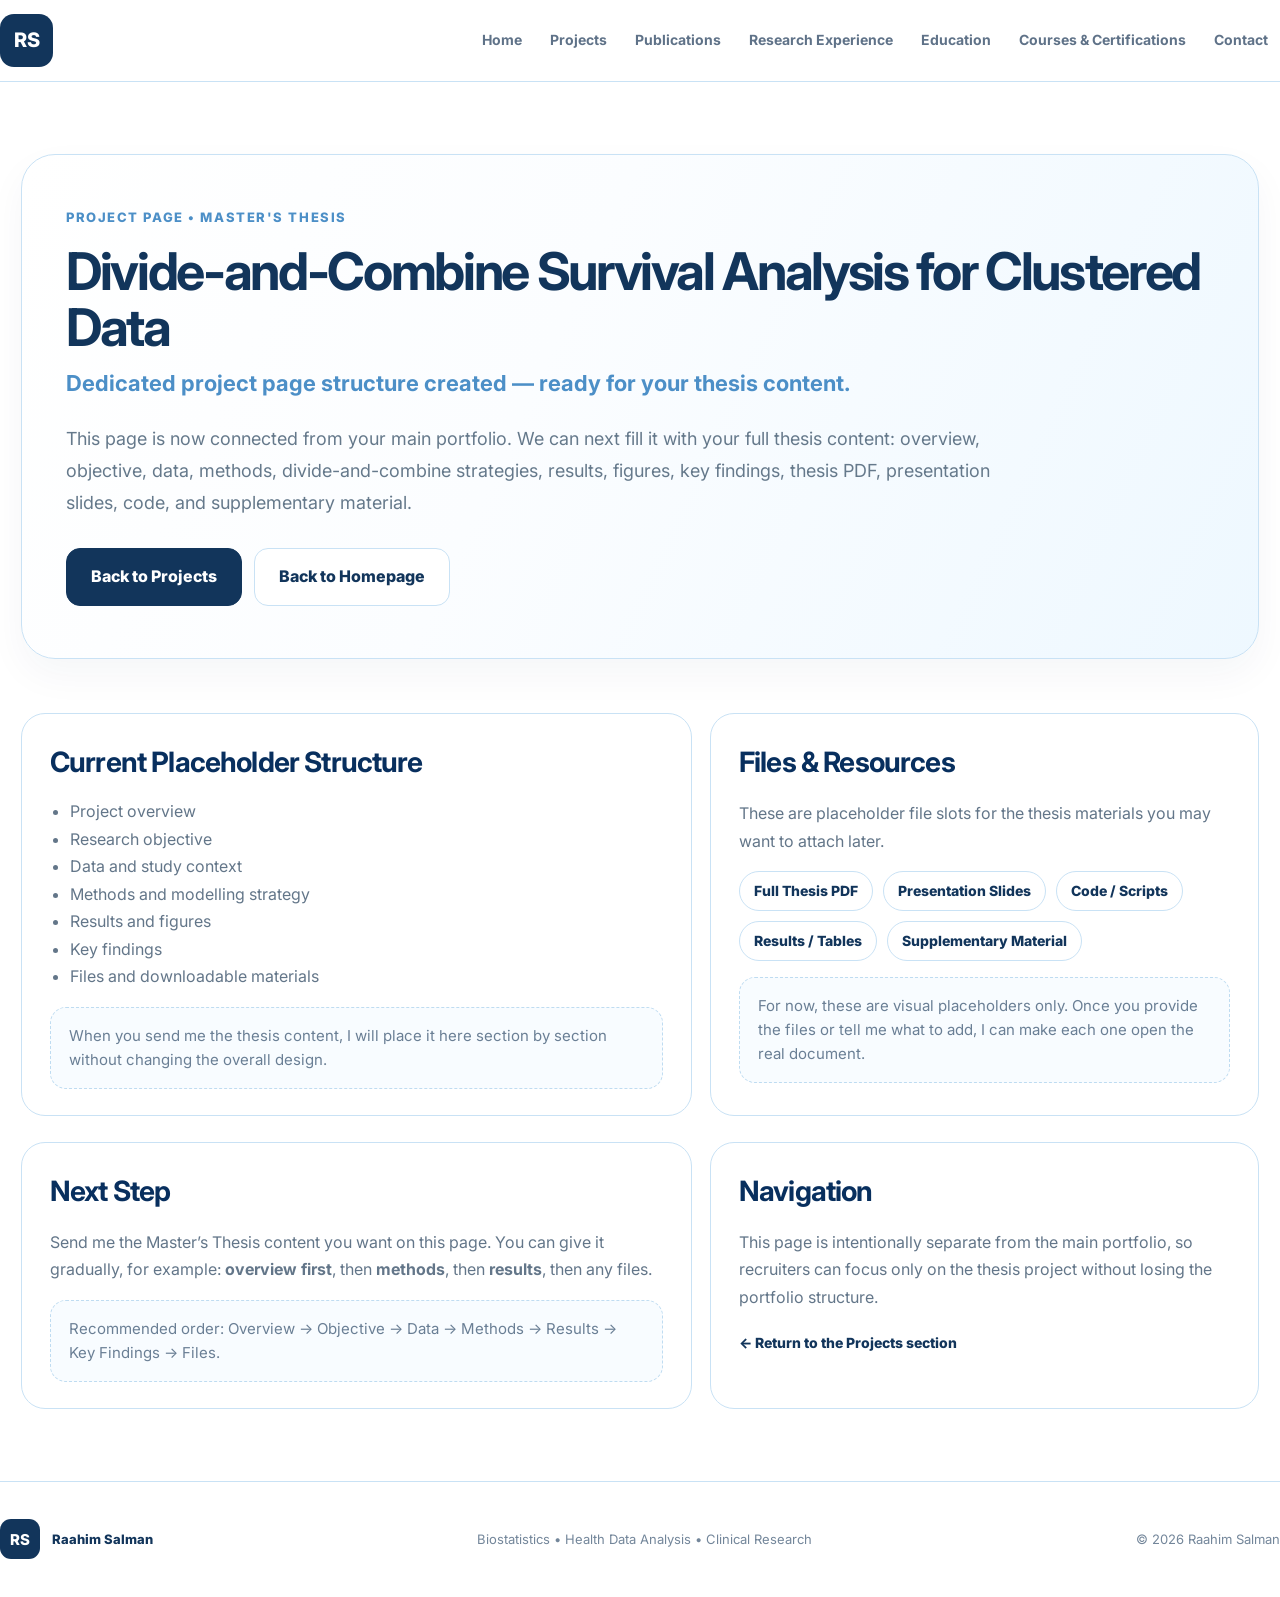
==== master-thesis.html @ 617e525a "Add files via upload" ====
<!DOCTYPE html>
<html lang="en">
<head>
  <meta charset="UTF-8" />
  <meta name="viewport" content="width=device-width, initial-scale=1.0" />
  <meta name="description" content="Raahim Salman — Master’s Thesis project page." />
  <meta name="theme-color" content="#ffffff" />
  <title>Master’s Thesis | Raahim Salman</title>
  <link rel="preconnect" href="https://fonts.googleapis.com">
  <link rel="preconnect" href="https://fonts.gstatic.com" crossorigin>
  <link href="https://fonts.googleapis.com/css2?family=Inter:wght@400;500;600;700;800&display=swap" rel="stylesheet">
  <link rel="stylesheet" href="style.css" />
</head>
<body>

<header class="site-header">
  <div class="nav-wrap">
    <a class="logo" href="index.html#home" aria-label="Raahim Salman home">RS</a>
    <button class="menu-btn" aria-label="Open menu" aria-expanded="false">☰</button>
    <nav class="main-nav">
      <a href="index.html#home">Home</a>
      <a href="index.html#projects">Projects</a>
      <a href="index.html#publications">Publications</a>
      <a href="index.html#experience">Research Experience</a>
      <a href="index.html#education">Education</a>
      <a href="index.html#training">Courses & Certifications</a>
      <a href="index.html#contact">Contact</a>
    </nav>
  </div>
</header>

<main class="thesis-shell">
  <section class="thesis-hero">
    <p class="thesis-breadcrumb">PROJECT PAGE • MASTER'S THESIS</p>
    <h1>Divide-and-Combine Survival Analysis for Clustered Data</h1>
    <p class="thesis-subtitle">Dedicated project page structure created — ready for your thesis content.</p>
    <p class="thesis-summary">
      This page is now connected from your main portfolio. We can next fill it with your full thesis content:
      overview, objective, data, methods, divide-and-combine strategies, results, figures, key findings,
      thesis PDF, presentation slides, code, and supplementary material.
    </p>

    <div class="thesis-hero-actions">
      <a class="button button-primary" href="index.html#projects">Back to Projects</a>
      <a class="button button-secondary" href="index.html#home">Back to Homepage</a>
    </div>
  </section>

  <section class="section" style="padding-top: 28px;">
    <div class="thesis-grid">
      <article class="thesis-card">
        <h2>Current Placeholder Structure</h2>
        <ul>
          <li>Project overview</li>
          <li>Research objective</li>
          <li>Data and study context</li>
          <li>Methods and modelling strategy</li>
          <li>Results and figures</li>
          <li>Key findings</li>
          <li>Files and downloadable materials</li>
        </ul>
        <div class="placeholder-box">
          When you send me the thesis content, I will place it here section by section without changing the overall design.
        </div>
      </article>

      <article class="thesis-card">
        <h2>Files & Resources</h2>
        <p>These are placeholder file slots for the thesis materials you may want to attach later.</p>
        <div class="file-links">
          <span class="file-pill">Full Thesis PDF</span>
          <span class="file-pill">Presentation Slides</span>
          <span class="file-pill">Code / Scripts</span>
          <span class="file-pill">Results / Tables</span>
          <span class="file-pill">Supplementary Material</span>
        </div>
        <div class="placeholder-box">
          For now, these are visual placeholders only. Once you provide the files or tell me what to add,
          I can make each one open the real document.
        </div>
      </article>
    </div>

    <div class="thesis-grid">
      <article class="thesis-card">
        <h2>Next Step</h2>
        <p>
          Send me the Master’s Thesis content you want on this page. You can give it gradually, for example:
          <strong>overview first</strong>, then <strong>methods</strong>, then <strong>results</strong>, then any files.
        </p>
        <div class="placeholder-box">
          Recommended order: Overview → Objective → Data → Methods → Results → Key Findings → Files.
        </div>
      </article>

      <article class="thesis-card">
        <h2>Navigation</h2>
        <p>
          This page is intentionally separate from the main portfolio, so recruiters can focus only on the thesis project
          without losing the portfolio structure.
        </p>
        <p style="margin-top:18px;">
          <a class="back-link" href="index.html#projects">← Return to the Projects section</a>
        </p>
      </article>
    </div>
  </section>
</main>

<footer class="footer">
  <div class="footer-inner">
    <div class="footer-brand"><span class="logo small">RS</span><span>Raahim Salman</span></div>
    <p>Biostatistics • Health Data Analysis • Clinical Research</p>
    <p>© <span id="year"></span> Raahim Salman</p>
  </div>
</footer>

<script src="script.js"></script>
</body>
</html>
---- style.css ----
:root{
  --navy:#12355b;
  --navy-deep:#082f5e;
  --blue:#4c8fc7;
  --blue-strong:#3d89ca;
  --text:#637689;
  --border:#c9e2f5;
  --border-soft:#dcebf7;
  --soft:#f8fcff;
  --white:#ffffff;
  --shadow:0 16px 38px rgba(18,53,91,.055);
  --max:1318px;
}
*{box-sizing:border-box}
html{scroll-behavior:smooth;scroll-padding-top:98px}
body{margin:0;color:var(--text);background:#fff;font-family:Inter,Arial,sans-serif;line-height:1.58}
a{color:inherit;text-decoration:none}
button{font:inherit}
.site-header{height:82px;border-bottom:1px solid var(--border);background:rgba(255,255,255,.97);position:sticky;top:0;z-index:100}
.nav-wrap{max-width:var(--max);height:100%;margin:0 auto;display:flex;align-items:center;justify-content:space-between}
.logo{width:53px;height:53px;display:grid;place-items:center;border-radius:14px;background:var(--navy);color:#fff;font-weight:800;font-size:20px}
.logo.small{width:40px;height:40px;border-radius:11px;font-size:15px}
.main-nav{display:flex;align-items:center;gap:4px}
.main-nav a{padding:11px 12px;border-radius:12px;color:#5f7288;font-weight:700;font-size:14px;transition:.18s}
.main-nav a:hover,.main-nav a.active{color:var(--navy);background:#edf7fd}
.menu-btn{display:none;border:0;background:none;color:var(--navy);font-size:26px;cursor:pointer}
.hero-wrap{max-width:var(--max);margin:72px auto 0}
.hero{min-height:520px;border:1px solid var(--border);border-radius:35px;background:linear-gradient(115deg,#fff 0%,#fbfdff 42%,#eef8ff 100%);box-shadow:var(--shadow);padding:42px 50px;display:grid;grid-template-columns:minmax(0,1.7fr) minmax(350px,.83fr);gap:58px;align-items:center}
.eyebrow,.section-kicker{margin:0;color:var(--blue-strong);font-size:15px;font-weight:800;letter-spacing:.16em}
.hero h1{color:var(--navy);margin:10px 0 5px;font-size:clamp(58px,6vw,92px);line-height:1.03;letter-spacing:-.058em}
.hero h2{color:var(--blue);margin:13px 0 19px;max-width:850px;font-size:31px;line-height:1.12;letter-spacing:-.035em}
.hero-description{max-width:850px;margin:0;color:#65798b;font-size:19px;line-height:1.7}
.hero-actions,.contact-actions{display:flex;gap:14px;flex-wrap:wrap;margin-top:28px}
.button{min-height:58px;padding:0 24px;border-radius:14px;display:inline-flex;align-items:center;justify-content:center;border:1px solid var(--border);font-weight:800;font-size:16px;transition:.18s}
.button:hover{transform:translateY(-2px);box-shadow:0 10px 24px rgba(18,53,91,.08)}
.button-primary{color:#fff;background:var(--navy);border-color:var(--navy)}
.button-secondary{color:var(--navy);background:#fff}
.hero-stats{display:grid;gap:11px}
.stat-card{min-height:82px;padding:15px 20px;border:1px solid var(--border);border-radius:20px;background:#fff;display:flex;flex-direction:column;justify-content:center}
.stat-card strong{color:var(--navy-deep);font-size:28px;line-height:1.08}
.stat-card span{margin-top:3px;color:#637689;font-size:16px;line-height:1.25}
.tools-card strong,.languages-card strong{font-size:22px}
.tools-card span,.languages-card span{font-size:14px}
.section{max-width:var(--max);margin:0 auto;padding:72px 0}
.section-soft{max-width:none;padding-left:max(calc((100vw - var(--max))/2),24px);padding-right:max(calc((100vw - var(--max))/2),24px);background:#f9fcfe;border-top:1px solid #edf4f9;border-bottom:1px solid #edf4f9}
.section-title{color:var(--navy-deep);margin:4px 0 24px;font-size:43px;line-height:1.08;letter-spacing:-.045em}
.section-top{display:flex;justify-content:space-between;align-items:end;gap:50px;margin-bottom:30px}
.section-intro{max-width:560px;margin:0;font-size:17px;line-height:1.65}
.three-card-grid{display:grid;grid-template-columns:repeat(3,1fr);gap:22px}
.info-card,.compact-card,.education-card{padding:26px 27px;border:1px solid var(--border);border-radius:25px;background:#fff;box-shadow:0 7px 18px rgba(18,53,91,.025)}
.info-card h3,.compact-card h3,.education-card h3{margin:0 0 14px;color:var(--navy-deep);font-size:21px;line-height:1.3}
.info-card p,.education-card p{margin:0;font-size:16px;line-height:1.65}
.tag-row{display:flex;flex-wrap:wrap;gap:8px;margin-top:20px}
.tag-row span{display:inline-flex;align-items:center;min-height:30px;padding:4px 10px;border:1px solid var(--border-soft);border-radius:999px;background:#f7fbfe;color:#52718e;font-size:12px;font-weight:700}
.project-list{display:grid;gap:16px}
.project-full{display:grid;grid-template-columns:75px 1fr;gap:24px;padding:29px 30px;border:1px solid var(--border);border-radius:24px;background:#fff}
.project-number{color:#9cc6e4;font-size:28px;font-weight:800}
.project-type,.education-type,.journal{margin:0 0 7px;color:var(--blue);font-size:12px;font-weight:800;letter-spacing:.09em;text-transform:uppercase}
.project-full h3{margin:0 0 12px;color:var(--navy);font-size:24px}
.project-full ul,.experience-card ul,.education-card ul{margin:10px 0 0;padding-left:21px}
.project-full li,.experience-card li,.education-card li{margin-bottom:7px}
.publication-list{border-top:1px solid var(--border)}
.publication-row{display:grid;grid-template-columns:105px 1fr;gap:28px;padding:28px 0;border-bottom:1px solid var(--border)}
.pub-year{color:var(--blue);font-size:18px;font-weight:800}
.publication-row h3{margin:0 0 8px;color:var(--navy);font-size:22px}
.pub-detail{margin:0;font-size:15px}
.experience-list{display:grid;gap:16px}
.experience-card{display:grid;grid-template-columns:220px 1fr;gap:35px;padding:30px 31px;border:1px solid var(--border);border-radius:24px;background:#fff}
.experience-label{color:var(--blue);font-size:12px;font-weight:800;letter-spacing:.1em}
.experience-card h3{margin:0;color:var(--navy);font-size:23px}
.experience-card h4{margin:5px 0 11px;color:#5f7890;font-size:16px}
.education-grid{display:grid;grid-template-columns:1fr 1fr;gap:18px}
.education-card h4{margin:5px 0 15px;color:#668098}
.skills-grid{display:grid;grid-template-columns:repeat(4,1fr);gap:16px;margin-top:25px}
.skills-grid article{padding:24px;border:1px solid var(--border);border-radius:22px;background:#fff}
.skills-grid span{color:var(--blue);font-size:12px;font-weight:800;letter-spacing:.1em;text-transform:uppercase}
.skills-grid h3{color:var(--navy);margin:14px 0 0;font-size:17px;line-height:1.72}
.language-interest-grid{display:grid;grid-template-columns:1fr 1fr;gap:16px;margin-top:18px}
.compact-card h3{font-size:17px;line-height:1.55;margin:8px 0}
.subsection-title{margin:48px 0 17px;color:var(--navy-deep);font-size:29px}
.course-list{border-top:1px solid var(--border)}
.course-item{display:grid;grid-template-columns:120px 1fr;gap:25px;padding:20px 0;border-bottom:1px solid var(--border)}
.course-item>div:first-child{color:var(--blue);font-weight:800;font-size:14px}
.course-item h4{margin:0 0 5px;color:var(--navy);font-size:17px}
.course-item p{margin:0;font-size:14px}
.contact-box{padding:58px;border:1px solid var(--border);border-radius:31px;background:linear-gradient(120deg,#f8fcff,#edf8ff);text-align:center}
.contact-box h2{color:var(--navy);margin:8px 0 12px;font-size:45px;letter-spacing:-.045em}
.contact-box>p:not(.section-kicker){max-width:790px;margin:0 auto;font-size:18px;line-height:1.7}
.contact-details{display:flex;justify-content:center;flex-wrap:wrap;gap:10px;margin-top:23px}
.contact-details span{padding:9px 13px;border-radius:999px;background:#fff;border:1px solid var(--border);color:#52718e;font-size:13px;font-weight:700}
.contact-actions{justify-content:center}
.privacy-note{font-size:12px!important;color:#8194a7;margin-top:22px!important}
.footer{border-top:1px solid var(--border);background:#fff}
.footer-inner{max-width:var(--max);min-height:115px;margin:0 auto;display:flex;align-items:center;justify-content:space-between;gap:20px;color:#73869a;font-size:13px}
.footer-brand{display:flex;align-items:center;gap:12px;color:var(--navy);font-weight:800}

@media(max-width:1180px){
  .nav-wrap,.hero-wrap,.section:not(.section-soft),.footer-inner{width:calc(100% - 42px)}
  .main-nav a{font-size:13px;padding:10px 8px}
  .hero{grid-template-columns:1fr;gap:32px}
  .hero-stats{grid-template-columns:repeat(2,1fr)}
  .three-card-grid{grid-template-columns:1fr 1fr}
  .skills-grid{grid-template-columns:repeat(2,1fr)}
}
@media(max-width:880px){
  .site-header{height:72px}
  .menu-btn{display:block}
  .main-nav{display:none;position:absolute;top:72px;left:20px;right:20px;padding:12px;border:1px solid var(--border);border-radius:18px;background:#fff;box-shadow:0 18px 40px rgba(18,53,91,.1);flex-direction:column;align-items:stretch}
  .main-nav.open{display:flex}
  .main-nav a{font-size:14px;padding:11px 14px}
  .hero-wrap{margin-top:35px}
  .hero{padding:34px 28px;border-radius:26px}
  .hero h1{font-size:58px}
  .hero h2{font-size:26px}
  .hero-description{font-size:17px}
  .hero-stats,.three-card-grid,.education-grid,.skills-grid,.language-interest-grid{grid-template-columns:1fr}
  .section-top{align-items:start;flex-direction:column;gap:10px}
  .experience-card{grid-template-columns:1fr;gap:8px}
  .footer-inner{padding:28px 0;min-height:0;flex-direction:column;align-items:flex-start}
}
@media(max-width:560px){
  .nav-wrap,.hero-wrap,.section:not(.section-soft),.footer-inner{width:calc(100% - 28px)}
  .hero h1{font-size:46px}
  .hero h2{font-size:22px}
  .section{padding-top:55px;padding-bottom:55px}
  .section-title{font-size:35px}
  .project-full,.publication-row,.course-item{grid-template-columns:1fr;gap:7px}
  .project-number{font-size:18px}
  .contact-box{padding:36px 21px}
  .contact-box h2{font-size:36px}
  .button{width:100%}
}


/* v7 — restore the preferred initial first page */
.hero-wrap{
  max-width:1640px !important;
  width:calc(100% - 30px) !important;
  margin:72px auto 0 !important;
}

.hero{
  min-height:665px !important;
  border:1px solid #c9e2f5 !important;
  border-radius:36px !important;
  background:linear-gradient(110deg,#ffffff 0%,#fbfdff 43%,#eef8ff 100%) !important;
  box-shadow:0 16px 38px rgba(18,53,91,.045) !important;
  padding:58px 40px !important;
  display:grid !important;
  grid-template-columns:minmax(0,1.78fr) minmax(410px,.72fr) !important;
  gap:70px !important;
  align-items:center !important;
}

.eyebrow{
  font-size:21px !important;
  letter-spacing:.17em !important;
  line-height:1.3 !important;
}

.hero h1{
  margin:18px 0 8px !important;
  font-size:clamp(76px,7.2vw,122px) !important;
  line-height:.98 !important;
  letter-spacing:-.064em !important;
  color:#12355b !important;
}

.hero h2{
  max-width:930px !important;
  margin:18px 0 25px !important;
  font-size:38px !important;
  line-height:1.16 !important;
  letter-spacing:-.04em !important;
  color:#4c8fc7 !important;
}

.hero-description{
  max-width:960px !important;
  margin:0 !important;
  font-size:27px !important;
  line-height:1.78 !important;
  color:#65798b !important;
}

.hero-actions{
  gap:16px !important;
  margin-top:36px !important;
}

.hero .button{
  min-height:79px !important;
  padding:0 32px !important;
  border-radius:15px !important;
  font-size:20px !important;
}

.hero-stats{
  display:grid !important;
  gap:18px !important;
  align-content:center !important;
}

.stat-card{
  min-height:138px !important;
  padding:24px 30px !important;
  border:1px solid #c9e2f5 !important;
  border-radius:28px !important;
  background:#ffffff !important;
  display:flex !important;
  flex-direction:column !important;
  justify-content:center !important;
}

.stat-card strong{
  color:#082f5e !important;
  font-size:48px !important;
  line-height:1.03 !important;
  letter-spacing:-.045em !important;
}

.stat-card span{
  margin-top:7px !important;
  color:#637689 !important;
  font-size:25px !important;
  line-height:1.28 !important;
}

.tools-card strong{
  font-size:36px !important;
  line-height:1.15 !important;
}

.tools-card span{
  font-size:23px !important;
}

.languages-card strong{
  font-size:34px !important;
}

.languages-card span{
  font-size:21px !important;
  line-height:1.42 !important;
}

@media(max-width:1180px){
  .hero{
    grid-template-columns:1fr !important;
    min-height:auto !important;
  }
  .hero-stats{
    grid-template-columns:repeat(2,1fr) !important;
  }
}

@media(max-width:760px){
  .hero{
    padding:34px 24px !important;
    border-radius:26px !important;
  }
  .eyebrow{
    font-size:13px !important;
  }
  .hero h1{
    font-size:52px !important;
  }
  .hero h2{
    font-size:24px !important;
  }
  .hero-description{
    font-size:18px !important;
    line-height:1.65 !important;
  }
  .hero .button{
    min-height:60px !important;
    font-size:17px !important;
  }
  .hero-stats{
    grid-template-columns:1fr !important;
  }
  .stat-card{
    min-height:105px !important;
  }
  .stat-card strong{
    font-size:34px !important;
  }
  .stat-card span{
    font-size:18px !important;
  }
  .tools-card strong,.languages-card strong{
    font-size:28px !important;
  }
  .tools-card span,.languages-card span{
    font-size:17px !important;
  }
}


/* v8 — clickable master's thesis project */
.project-clickable{
  transition: box-shadow .18s ease, transform .18s ease;
}
.project-clickable:hover{
  box-shadow: 0 14px 28px rgba(18,53,91,.08);
  transform: translateY(-1px);
}
.project-title-link{
  color: inherit;
  text-decoration: none;
  border-bottom: 2px solid transparent;
  transition: border-color .18s ease, color .18s ease;
}
.project-title-link:hover{
  color: #0b3f76;
  border-color: #a8cfee;
}
.project-actions{
  margin-top: 18px;
}
.project-open-button{
  display: inline-flex;
  align-items: center;
  justify-content: center;
  min-height: 42px;
  padding: 0 16px;
  border-radius: 12px;
  background: #12355b;
  color: #ffffff;
  font-size: 14px;
  font-weight: 800;
  border: 1px solid #12355b;
  transition: transform .18s ease, box-shadow .18s ease;
}
.project-open-button:hover{
  transform: translateY(-1px);
  box-shadow: 0 8px 18px rgba(18,53,91,.12);
}
.thesis-shell{
  max-width: 1318px;
  width: calc(100% - 42px);
  margin: 72px auto 0;
}
.thesis-hero{
  border: 1px solid #c9e2f5;
  border-radius: 34px;
  background: linear-gradient(115deg,#ffffff 0%,#fbfdff 42%,#eef8ff 100%);
  box-shadow: 0 16px 38px rgba(18,53,91,.045);
  padding: 52px 44px;
}
.thesis-breadcrumb{
  color:#4c8fc7;
  font-size:13px;
  font-weight:800;
  letter-spacing:.12em;
  text-transform:uppercase;
  margin:0 0 16px;
}
.thesis-hero h1{
  margin:0 0 12px;
  color:#12355b;
  font-size:52px;
  line-height:1.08;
  letter-spacing:-.045em;
}
.thesis-subtitle{
  margin:0;
  color:#4c8fc7;
  font-size:22px;
  font-weight:700;
  line-height:1.4;
}
.thesis-summary{
  margin:24px 0 0;
  max-width:930px;
  color:#65798b;
  font-size:18px;
  line-height:1.8;
}
.thesis-hero-actions{
  display:flex;
  gap:12px;
  flex-wrap:wrap;
  margin-top:28px;
}
.thesis-grid{
  display:grid;
  grid-template-columns: 1.1fr .9fr;
  gap:18px;
  margin-top:26px;
}
.thesis-card{
  padding:26px 28px;
  border:1px solid #c9e2f5;
  border-radius:24px;
  background:#fff;
}
.thesis-card h2{
  margin:0 0 14px;
  color:#082f5e;
  font-size:28px;
  letter-spacing:-.03em;
}
.thesis-card p, .thesis-card li{
  color:#637689;
  font-size:16px;
  line-height:1.72;
}
.thesis-card ul{
  margin:0;
  padding-left:20px;
}
.placeholder-box{
  margin-top:16px;
  padding:16px 18px;
  border:1px dashed #bfdcf1;
  border-radius:16px;
  background:#f8fcff;
  color:#6a7f95;
  font-size:15px;
  line-height:1.6;
}
.file-links{
  display:flex;
  flex-wrap:wrap;
  gap:10px;
  margin-top:14px;
}
.file-pill{
  display:inline-flex;
  align-items:center;
  min-height:40px;
  padding:0 14px;
  border-radius:999px;
  border:1px solid #c9e2f5;
  background:#fff;
  color:#12355b;
  font-size:14px;
  font-weight:800;
}
.back-link{
  display:inline-flex;
  align-items:center;
  gap:8px;
  color:#12355b;
  font-size:14px;
  font-weight:800;
}
@media(max-width:880px){
  .thesis-shell{
    width: calc(100% - 28px);
    margin-top:35px;
  }
  .thesis-hero{
    padding:34px 24px;
    border-radius:26px;
  }
  .thesis-hero h1{
    font-size:36px;
  }
  .thesis-subtitle{
    font-size:18px;
  }
  .thesis-summary{
    font-size:16px;
  }
  .thesis-grid{
    grid-template-columns:1fr;
  }
}
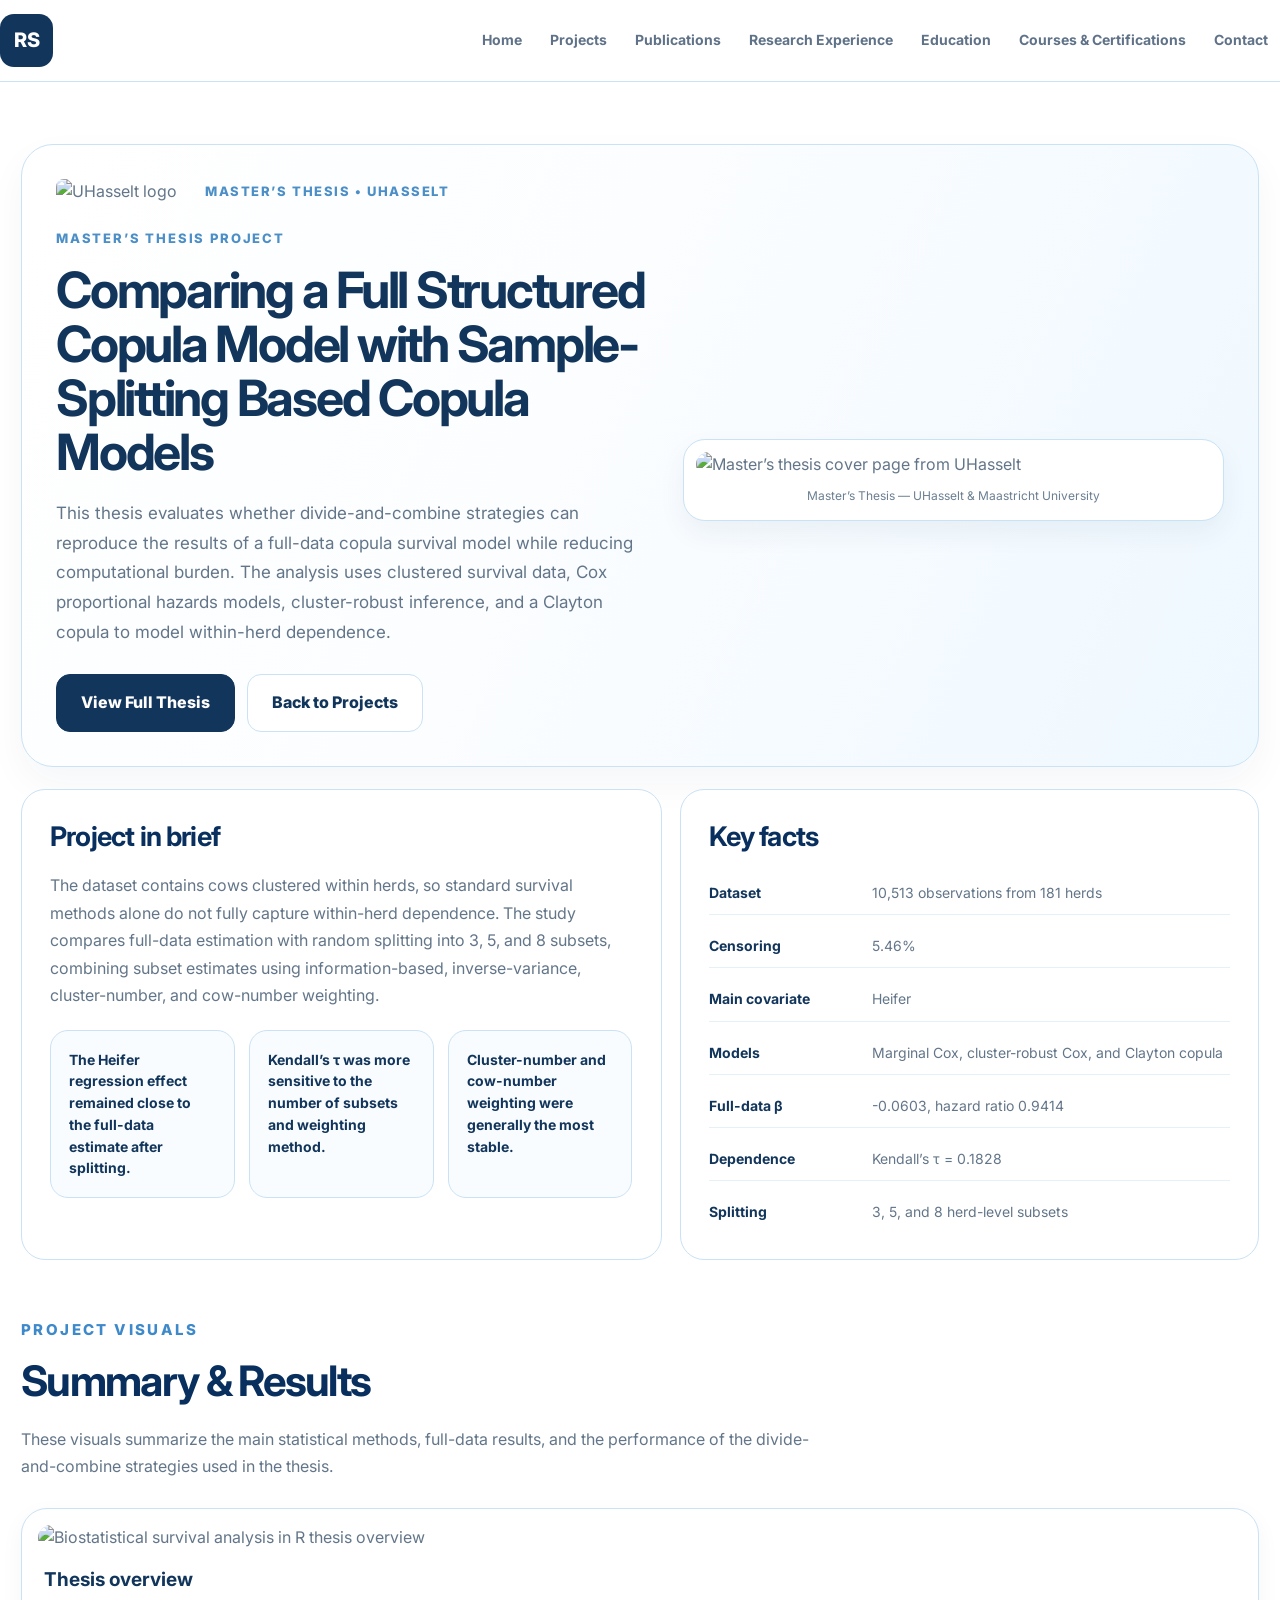
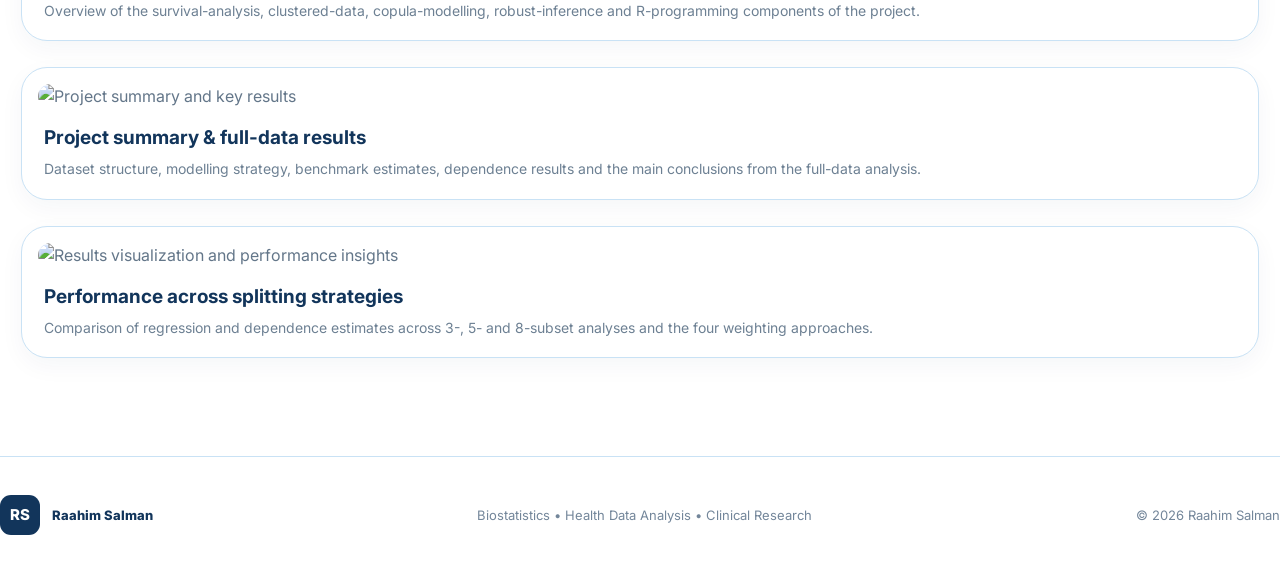
==== commit dcbae253: "Add files via upload" ====
--- a/master-thesis.html
+++ b/master-thesis.html
@@ -3,20 +3,294 @@
 <head>
   <meta charset="UTF-8" />
   <meta name="viewport" content="width=device-width, initial-scale=1.0" />
-  <meta name="description" content="Raahim Salman — Master’s Thesis project page." />
+  <meta name="description" content="Raahim Salman — Master’s Thesis project on divide-and-combine estimation for clustered survival data." />
   <meta name="theme-color" content="#ffffff" />
   <title>Master’s Thesis | Raahim Salman</title>
+
   <link rel="preconnect" href="https://fonts.googleapis.com">
   <link rel="preconnect" href="https://fonts.gstatic.com" crossorigin>
   <link href="https://fonts.googleapis.com/css2?family=Inter:wght@400;500;600;700;800&display=swap" rel="stylesheet">
   <link rel="stylesheet" href="style.css" />
+
+  <style>
+    .thesis-page{
+      max-width:1318px;
+      width:calc(100% - 42px);
+      margin:62px auto 0;
+    }
+
+    .thesis-header{
+      padding:34px;
+      border:1px solid #c9e2f5;
+      border-radius:32px;
+      background:linear-gradient(115deg,#ffffff 0%,#fbfdff 45%,#eef8ff 100%);
+      box-shadow:0 16px 38px rgba(18,53,91,.045);
+    }
+
+    .institution-row{
+      display:flex;
+      align-items:center;
+      gap:14px;
+      margin-bottom:24px;
+    }
+
+    .institution-logo{
+      width:135px;
+      height:auto;
+      display:block;
+      border-radius:8px;
+    }
+
+    .institution-label{
+      color:#4c8fc7;
+      font-size:13px;
+      font-weight:800;
+      letter-spacing:.12em;
+      text-transform:uppercase;
+    }
+
+    .hero-grid{
+      display:grid;
+      grid-template-columns:1.05fr .95fr;
+      gap:30px;
+      align-items:center;
+    }
+
+    .thesis-kicker{
+      margin:0 0 14px;
+      color:#4c8fc7;
+      font-size:13px;
+      font-weight:800;
+      letter-spacing:.14em;
+      text-transform:uppercase;
+    }
+
+    .thesis-header h1{
+      margin:0;
+      color:#12355b;
+      font-size:50px;
+      line-height:1.08;
+      letter-spacing:-.045em;
+    }
+
+    .thesis-lead{
+      margin:20px 0 0;
+      color:#637689;
+      font-size:17px;
+      line-height:1.75;
+    }
+
+    .thesis-actions{
+      display:flex;
+      gap:12px;
+      flex-wrap:wrap;
+      margin-top:26px;
+    }
+
+    .cover-card{
+      padding:12px;
+      border:1px solid #c9e2f5;
+      border-radius:22px;
+      background:#fff;
+      box-shadow:0 12px 28px rgba(18,53,91,.06);
+    }
+
+    .cover-card img{
+      width:100%;
+      height:auto;
+      display:block;
+      border-radius:14px;
+    }
+
+    .cover-caption{
+      padding:10px 4px 2px;
+      color:#6b7f92;
+      font-size:12px;
+      text-align:center;
+    }
+
+    .thesis-summary-grid{
+      display:grid;
+      grid-template-columns:1.05fr .95fr;
+      gap:18px;
+      margin-top:22px;
+    }
+
+    .thesis-box{
+      padding:26px 28px;
+      border:1px solid #c9e2f5;
+      border-radius:24px;
+      background:#fff;
+    }
+
+    .thesis-box h2{
+      margin:0 0 14px;
+      color:#082f5e;
+      font-size:27px;
+      letter-spacing:-.03em;
+    }
+
+    .thesis-box p{
+      margin:0;
+      color:#637689;
+      font-size:16px;
+      line-height:1.72;
+    }
+
+    .fact-list{
+      display:grid;
+      gap:10px;
+      margin-top:5px;
+    }
+
+    .fact{
+      display:grid;
+      grid-template-columns:145px 1fr;
+      gap:18px;
+      padding:10px 0;
+      border-bottom:1px solid #e5f0f8;
+    }
+
+    .fact:last-child{border-bottom:0}
+
+    .fact strong{
+      color:#12355b;
+      font-size:14px;
+    }
+
+    .fact span{
+      color:#637689;
+      font-size:14px;
+      line-height:1.5;
+    }
+
+    .visuals-section{
+      padding:58px 0 72px;
+    }
+
+    .visuals-section .section-kicker{
+      margin-bottom:6px;
+    }
+
+    .visuals-section h2{
+      margin:0 0 12px;
+      color:#082f5e;
+      font-size:42px;
+      letter-spacing:-.04em;
+    }
+
+    .visuals-intro{
+      max-width:820px;
+      margin:0 0 28px;
+      color:#637689;
+      font-size:16px;
+      line-height:1.7;
+    }
+
+    .thesis-visual-card{
+      margin-bottom:26px;
+      padding:16px;
+      border:1px solid #c9e2f5;
+      border-radius:26px;
+      background:#fff;
+      box-shadow:0 8px 24px rgba(18,53,91,.045);
+    }
+
+    .thesis-visual-card img{
+      width:100%;
+      height:auto;
+      display:block;
+      border-radius:18px;
+    }
+
+    .visual-caption{
+      padding:14px 6px 2px;
+    }
+
+    .visual-caption h3{
+      margin:0 0 5px;
+      color:#12355b;
+      font-size:19px;
+    }
+
+    .visual-caption p{
+      margin:0;
+      color:#6d8093;
+      font-size:14px;
+      line-height:1.6;
+    }
+
+    .key-findings{
+      display:grid;
+      grid-template-columns:repeat(3,1fr);
+      gap:14px;
+      margin-top:20px;
+    }
+
+    .finding{
+      padding:18px;
+      border:1px solid #c9e2f5;
+      border-radius:18px;
+      background:#f9fcfe;
+      color:#12355b;
+      font-size:14px;
+      line-height:1.55;
+      font-weight:700;
+    }
+
+    @media(max-width:900px){
+      .hero-grid,
+      .thesis-summary-grid,
+      .key-findings{
+        grid-template-columns:1fr;
+      }
+
+      .thesis-header h1{
+        font-size:38px;
+      }
+
+      .fact{
+        grid-template-columns:1fr;
+        gap:3px;
+      }
+    }
+
+    @media(max-width:560px){
+      .thesis-page{
+        width:calc(100% - 28px);
+        margin-top:34px;
+      }
+
+      .thesis-header{
+        padding:24px;
+        border-radius:24px;
+      }
+
+      .institution-logo{
+        width:110px;
+      }
+
+      .thesis-header h1{
+        font-size:32px;
+      }
+
+      .thesis-lead{
+        font-size:16px;
+      }
+
+      .visuals-section h2{
+        font-size:34px;
+      }
+    }
+  </style>
 </head>
+
 <body>
-
 <header class="site-header">
   <div class="nav-wrap">
     <a class="logo" href="index.html#home" aria-label="Raahim Salman home">RS</a>
     <button class="menu-btn" aria-label="Open menu" aria-expanded="false">☰</button>
+
     <nav class="main-nav">
       <a href="index.html#home">Home</a>
       <a href="index.html#projects">Projects</a>
@@ -29,81 +303,100 @@
   </div>
 </header>
 
-<main class="thesis-shell">
-  <section class="thesis-hero">
-    <p class="thesis-breadcrumb">PROJECT PAGE • MASTER'S THESIS</p>
-    <h1>Divide-and-Combine Survival Analysis for Clustered Data</h1>
-    <p class="thesis-subtitle">Dedicated project page structure created — ready for your thesis content.</p>
-    <p class="thesis-summary">
-      This page is now connected from your main portfolio. We can next fill it with your full thesis content:
-      overview, objective, data, methods, divide-and-combine strategies, results, figures, key findings,
-      thesis PDF, presentation slides, code, and supplementary material.
-    </p>
-
-    <div class="thesis-hero-actions">
-      <a class="button button-primary" href="index.html#projects">Back to Projects</a>
-      <a class="button button-secondary" href="index.html#home">Back to Homepage</a>
+<main class="thesis-page">
+  <section class="thesis-header">
+    <div class="institution-row">
+      <img class="institution-logo" src="assets/thesis/uhasselt-logo.jpg" alt="UHasselt logo" />
+      <span class="institution-label">Master’s Thesis • UHasselt</span>
+    </div>
+
+    <div class="hero-grid">
+      <div>
+        <p class="thesis-kicker">MASTER’S THESIS PROJECT</p>
+
+        <h1>Comparing a Full Structured Copula Model with Sample-Splitting Based Copula Models</h1>
+
+        <p class="thesis-lead">
+          This thesis evaluates whether divide-and-combine strategies can reproduce the results of a full-data
+          copula survival model while reducing computational burden. The analysis uses clustered survival data,
+          Cox proportional hazards models, cluster-robust inference, and a Clayton copula to model within-herd dependence.
+        </p>
+
+        <div class="thesis-actions">
+          <a class="button button-primary" href="assets/thesis/Raahim_Salman_Master_Thesis.pdf" target="_blank">View Full Thesis</a>
+          <a class="button button-secondary" href="index.html#projects">Back to Projects</a>
+        </div>
+      </div>
+
+      <div class="cover-card">
+        <img src="assets/thesis/thesis-cover.jpg" alt="Master’s thesis cover page from UHasselt" />
+        <div class="cover-caption">Master’s Thesis — UHasselt & Maastricht University</div>
+      </div>
     </div>
   </section>
 
-  <section class="section" style="padding-top: 28px;">
-    <div class="thesis-grid">
-      <article class="thesis-card">
-        <h2>Current Placeholder Structure</h2>
-        <ul>
-          <li>Project overview</li>
-          <li>Research objective</li>
-          <li>Data and study context</li>
-          <li>Methods and modelling strategy</li>
-          <li>Results and figures</li>
-          <li>Key findings</li>
-          <li>Files and downloadable materials</li>
-        </ul>
-        <div class="placeholder-box">
-          When you send me the thesis content, I will place it here section by section without changing the overall design.
-        </div>
-      </article>
-
-      <article class="thesis-card">
-        <h2>Files & Resources</h2>
-        <p>These are placeholder file slots for the thesis materials you may want to attach later.</p>
-        <div class="file-links">
-          <span class="file-pill">Full Thesis PDF</span>
-          <span class="file-pill">Presentation Slides</span>
-          <span class="file-pill">Code / Scripts</span>
-          <span class="file-pill">Results / Tables</span>
-          <span class="file-pill">Supplementary Material</span>
-        </div>
-        <div class="placeholder-box">
-          For now, these are visual placeholders only. Once you provide the files or tell me what to add,
-          I can make each one open the real document.
-        </div>
-      </article>
-    </div>
-
-    <div class="thesis-grid">
-      <article class="thesis-card">
-        <h2>Next Step</h2>
-        <p>
-          Send me the Master’s Thesis content you want on this page. You can give it gradually, for example:
-          <strong>overview first</strong>, then <strong>methods</strong>, then <strong>results</strong>, then any files.
-        </p>
-        <div class="placeholder-box">
-          Recommended order: Overview → Objective → Data → Methods → Results → Key Findings → Files.
-        </div>
-      </article>
-
-      <article class="thesis-card">
-        <h2>Navigation</h2>
-        <p>
-          This page is intentionally separate from the main portfolio, so recruiters can focus only on the thesis project
-          without losing the portfolio structure.
-        </p>
-        <p style="margin-top:18px;">
-          <a class="back-link" href="index.html#projects">← Return to the Projects section</a>
-        </p>
-      </article>
-    </div>
+  <section class="thesis-summary-grid">
+    <article class="thesis-box">
+      <h2>Project in brief</h2>
+      <p>
+        The dataset contains cows clustered within herds, so standard survival methods alone do not fully capture
+        within-herd dependence. The study compares full-data estimation with random splitting into 3, 5, and 8 subsets,
+        combining subset estimates using information-based, inverse-variance, cluster-number, and cow-number weighting.
+      </p>
+
+      <div class="key-findings">
+        <div class="finding">The Heifer regression effect remained close to the full-data estimate after splitting.</div>
+        <div class="finding">Kendall’s τ was more sensitive to the number of subsets and weighting method.</div>
+        <div class="finding">Cluster-number and cow-number weighting were generally the most stable.</div>
+      </div>
+    </article>
+
+    <article class="thesis-box">
+      <h2>Key facts</h2>
+
+      <div class="fact-list">
+        <div class="fact"><strong>Dataset</strong><span>10,513 observations from 181 herds</span></div>
+        <div class="fact"><strong>Censoring</strong><span>5.46%</span></div>
+        <div class="fact"><strong>Main covariate</strong><span>Heifer</span></div>
+        <div class="fact"><strong>Models</strong><span>Marginal Cox, cluster-robust Cox, and Clayton copula</span></div>
+        <div class="fact"><strong>Full-data β</strong><span>-0.0603, hazard ratio 0.9414</span></div>
+        <div class="fact"><strong>Dependence</strong><span>Kendall’s τ = 0.1828</span></div>
+        <div class="fact"><strong>Splitting</strong><span>3, 5, and 8 herd-level subsets</span></div>
+      </div>
+    </article>
+  </section>
+
+  <section class="visuals-section">
+    <p class="section-kicker">PROJECT VISUALS</p>
+    <h2>Summary & Results</h2>
+    <p class="visuals-intro">
+      These visuals summarize the main statistical methods, full-data results, and the performance of the
+      divide-and-combine strategies used in the thesis.
+    </p>
+
+    <article class="thesis-visual-card">
+      <img src="assets/thesis/thesis-overview.png" alt="Biostatistical survival analysis in R thesis overview" />
+      <div class="visual-caption">
+        <h3>Thesis overview</h3>
+        <p>Overview of the survival-analysis, clustered-data, copula-modelling, robust-inference and R-programming components of the project.</p>
+      </div>
+    </article>
+
+    <article class="thesis-visual-card">
+      <img src="assets/thesis/project-summary-results.png" alt="Project summary and key results" />
+      <div class="visual-caption">
+        <h3>Project summary & full-data results</h3>
+        <p>Dataset structure, modelling strategy, benchmark estimates, dependence results and the main conclusions from the full-data analysis.</p>
+      </div>
+    </article>
+
+    <article class="thesis-visual-card">
+      <img src="assets/thesis/results-performance.png" alt="Results visualization and performance insights" />
+      <div class="visual-caption">
+        <h3>Performance across splitting strategies</h3>
+        <p>Comparison of regression and dependence estimates across 3-, 5- and 8-subset analyses and the four weighting approaches.</p>
+      </div>
+    </article>
   </section>
 </main>
 
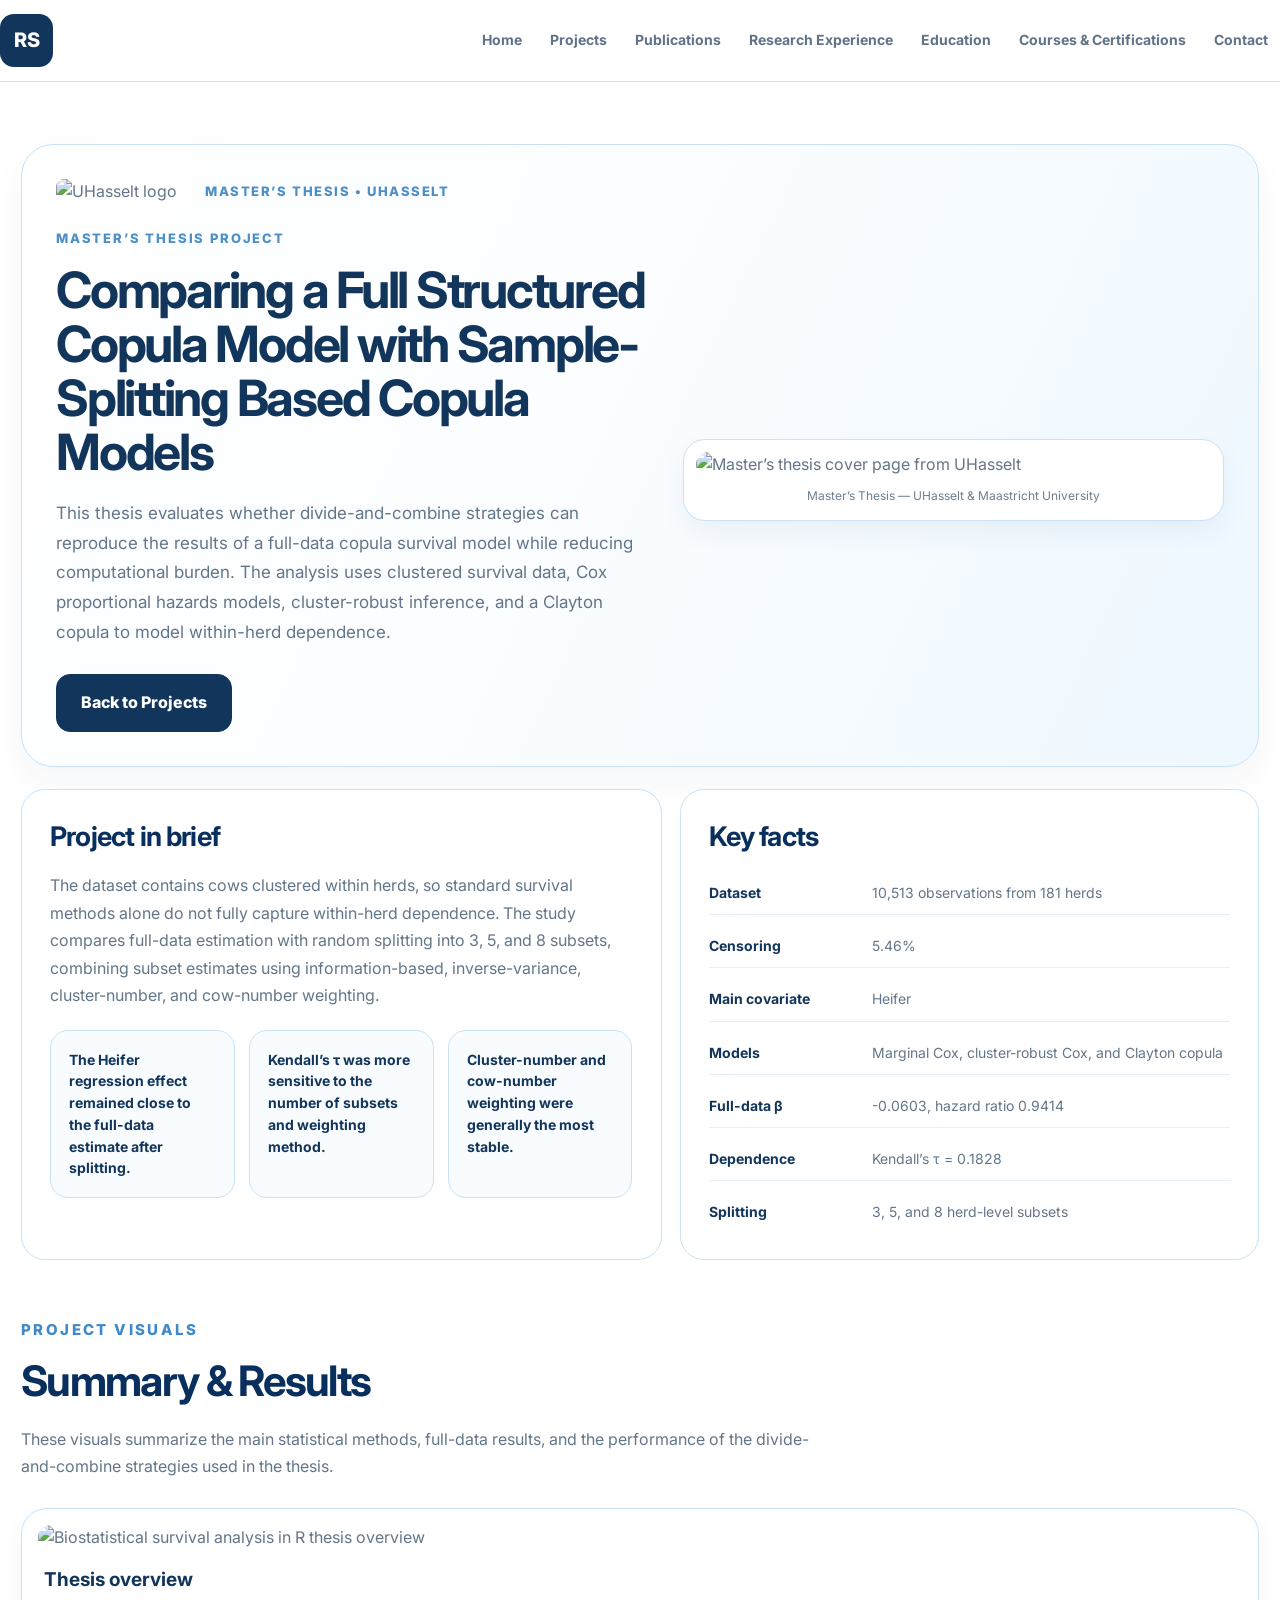
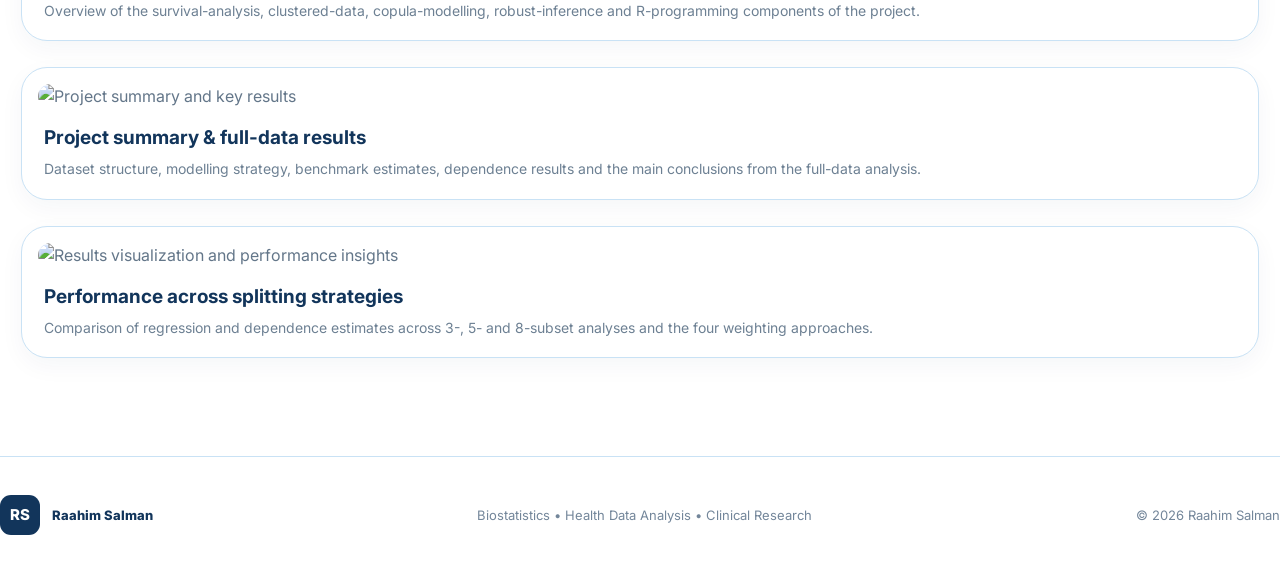
==== commit 5735bdb7: "Add files via upload" ====
--- a/master-thesis.html
+++ b/master-thesis.html
@@ -323,8 +323,7 @@
         </p>
 
         <div class="thesis-actions">
-          <a class="button button-primary" href="assets/thesis/Raahim_Salman_Master_Thesis.pdf" target="_blank">View Full Thesis</a>
-          <a class="button button-secondary" href="index.html#projects">Back to Projects</a>
+          <a class="button button-primary" href="index.html#projects">Back to Projects</a>
         </div>
       </div>
 
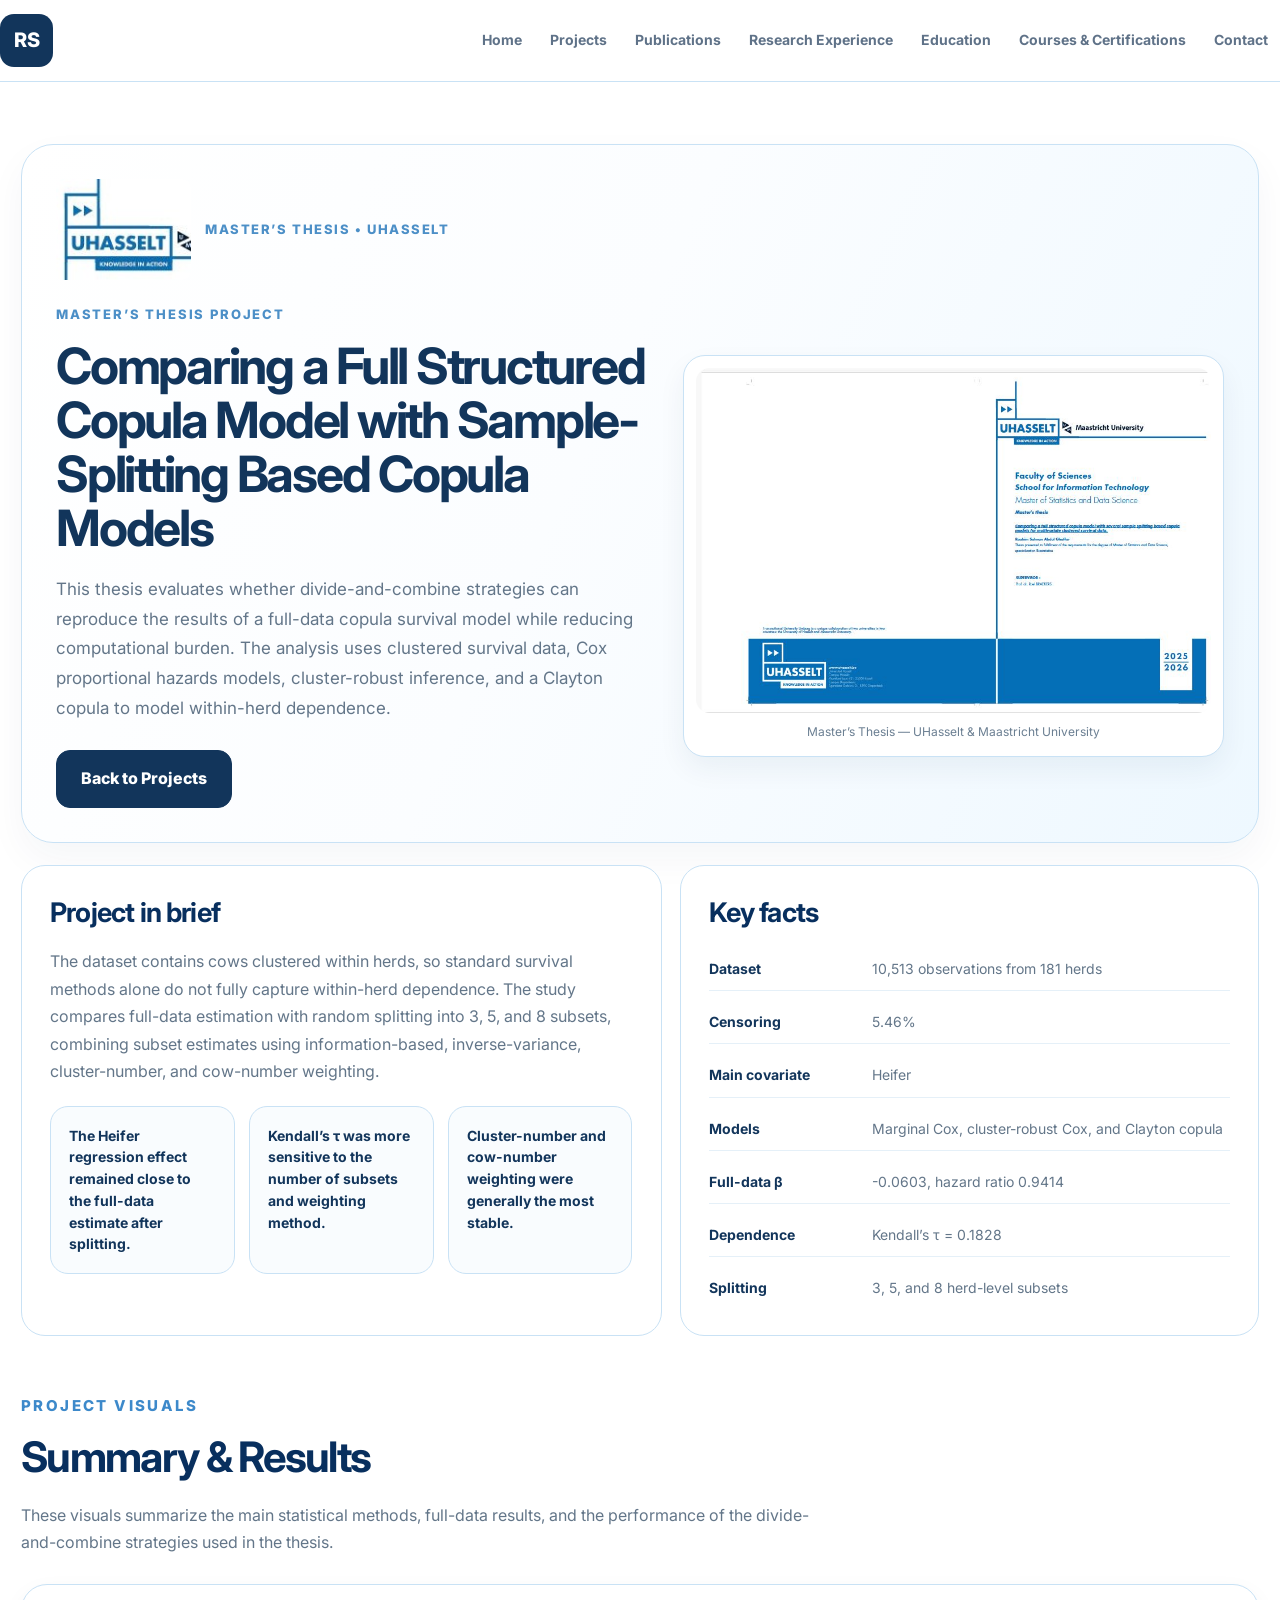
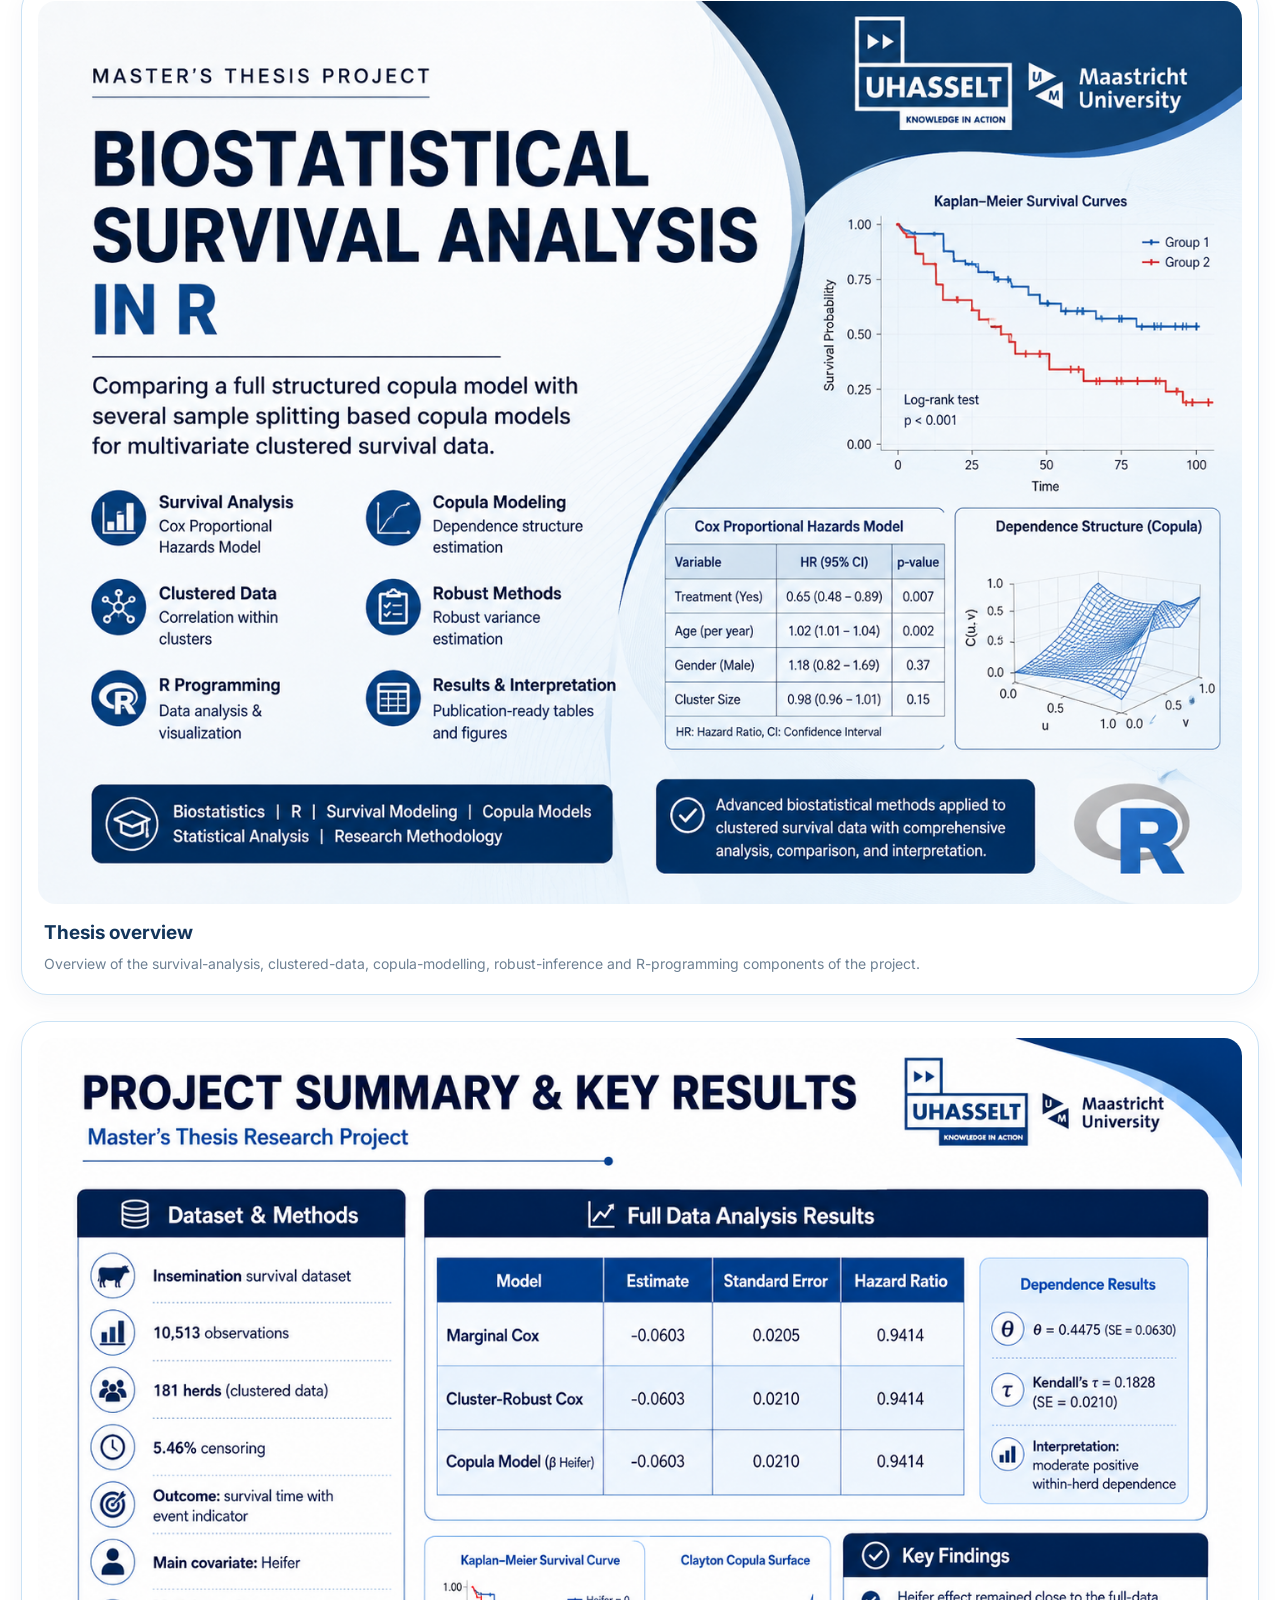
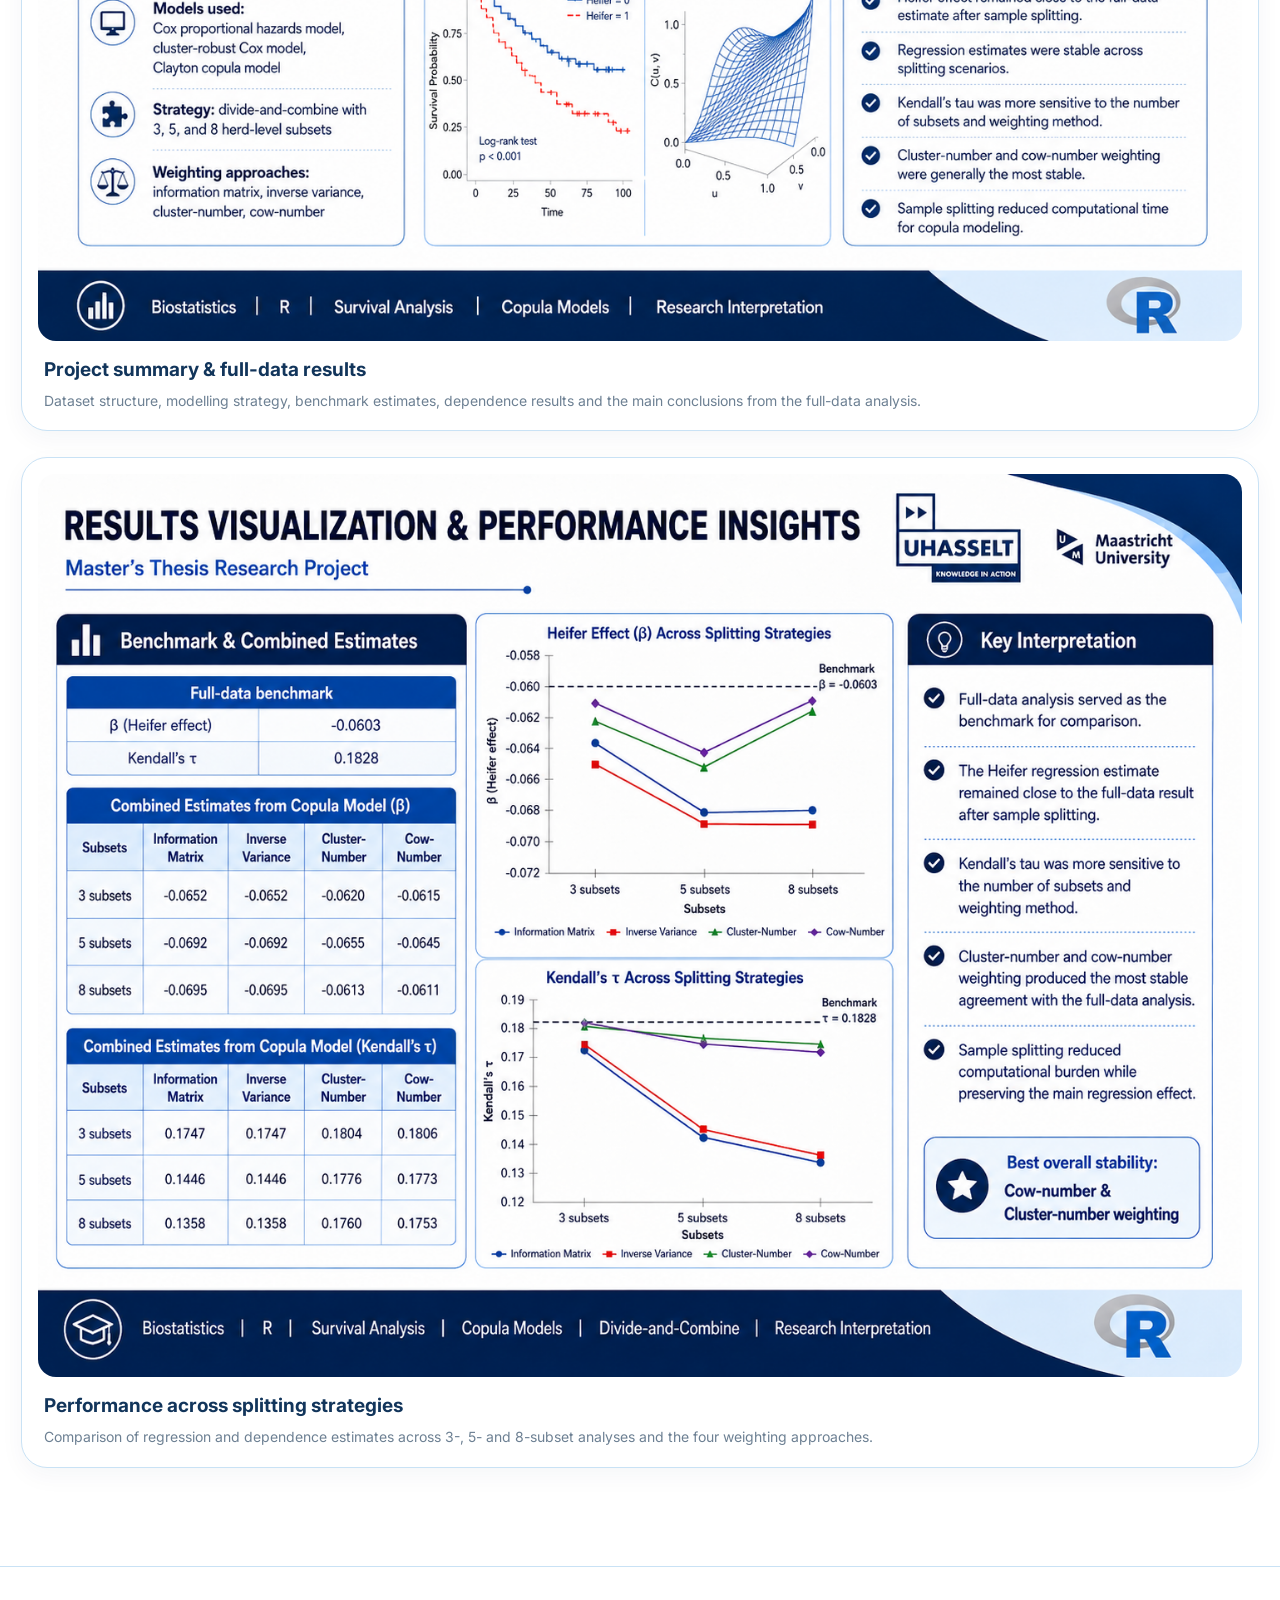
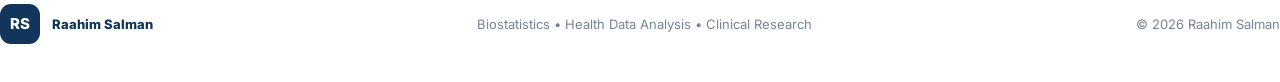
==== commit dd973613: "Add files via upload" ====
--- a/master-thesis.html
+++ b/master-thesis.html
@@ -306,7 +306,7 @@
 <main class="thesis-page">
   <section class="thesis-header">
     <div class="institution-row">
-      <img class="institution-logo" src="assets/thesis/uhasselt-logo.jpg" alt="UHasselt logo" />
+      <img class="institution-logo" src="assets/uhasselt-logo.jpg" alt="UHasselt logo" />
       <span class="institution-label">Master’s Thesis • UHasselt</span>
     </div>
 
@@ -328,7 +328,7 @@
       </div>
 
       <div class="cover-card">
-        <img src="assets/thesis/thesis-cover.jpg" alt="Master’s thesis cover page from UHasselt" />
+        <img src="assets/thesis-cover.jpg" alt="Master’s thesis cover page from UHasselt" />
         <div class="cover-caption">Master’s Thesis — UHasselt & Maastricht University</div>
       </div>
     </div>
@@ -374,7 +374,7 @@
     </p>
 
     <article class="thesis-visual-card">
-      <img src="assets/thesis/thesis-overview.png" alt="Biostatistical survival analysis in R thesis overview" />
+      <img src="assets/thesis-overview.png" alt="Biostatistical survival analysis in R thesis overview" />
       <div class="visual-caption">
         <h3>Thesis overview</h3>
         <p>Overview of the survival-analysis, clustered-data, copula-modelling, robust-inference and R-programming components of the project.</p>
@@ -382,7 +382,7 @@
     </article>
 
     <article class="thesis-visual-card">
-      <img src="assets/thesis/project-summary-results.png" alt="Project summary and key results" />
+      <img src="assets/project-summary-results.png" alt="Project summary and key results" />
       <div class="visual-caption">
         <h3>Project summary & full-data results</h3>
         <p>Dataset structure, modelling strategy, benchmark estimates, dependence results and the main conclusions from the full-data analysis.</p>
@@ -390,7 +390,7 @@
     </article>
 
     <article class="thesis-visual-card">
-      <img src="assets/thesis/results-performance.png" alt="Results visualization and performance insights" />
+      <img src="assets/results-performance.png" alt="Results visualization and performance insights" />
       <div class="visual-caption">
         <h3>Performance across splitting strategies</h3>
         <p>Comparison of regression and dependence estimates across 3-, 5- and 8-subset analyses and the four weighting approaches.</p>
